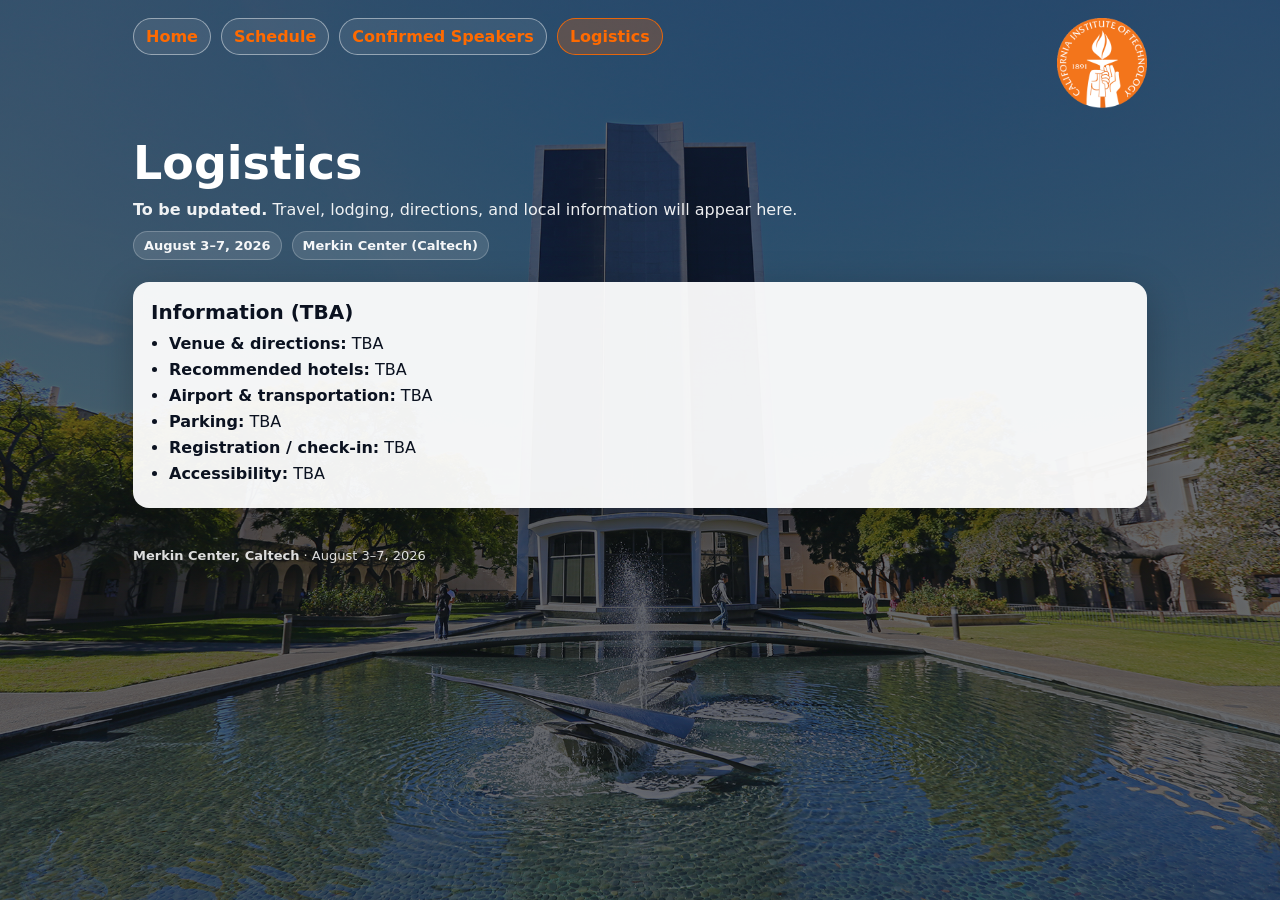
==== logistics.html @ 87fb9005 "Create logistics.html" ====
<!doctype html>
<html lang="en">
<head>
  <meta charset="utf-8" />
  <meta name="viewport" content="width=device-width,initial-scale=1" />
  <title>Logistics (TBA) — ICM 2026 Satellite: Synergies in Combinatorics and TCS</title>
  <link rel="stylesheet" href="style.css" />
</head>
<body>
  <header class="header">
    <div class="container topbar">
      <div class="brand">
        <nav class="nav" aria-label="Site navigation">
          <a href="index.html">Home</a>
          <a href="schedule.html">Schedule</a>
          <a href="speakers.html">Confirmed Speakers</a>
          <a href="logistics.html" aria-current="page">Logistics</a>
        </nav>
      </div>

      <div class="logo-slot" aria-label="Caltech logo">
        <img src="assets/caltech-logo.png" alt="Caltech logo" /> 
      </div>
    </div>
  </header>

  <section class="hero">
    <div class="container">
      <h1>Logistics</h1>
      <p class="subtitle"><strong>To be updated.</strong> Travel, lodging, directions, and local information will appear here.</p>
      <div class="badges">
        <span class="badge"><strong>August 3–7, 2026</strong></span>
        <span class="badge"><strong>Merkin Center (Caltech)</strong></span>
      </div>
    </div>
  </section>

  <main class="main">
    <div class="container">
      <section class="card">
        <h2>Information (TBA)</h2>
        <ul class="list">
          <li><strong>Venue & directions:</strong> TBA</li>
          <li><strong>Recommended hotels:</strong> TBA</li>
          <li><strong>Airport & transportation:</strong> TBA</li>
          <li><strong>Parking:</strong> TBA</li>
          <li><strong>Registration / check-in:</strong> TBA</li>
          <li><strong>Accessibility:</strong> TBA</li>
        </ul>

      </section>
    </div>
  </main>

  <footer class="footer">
    <div class="container">
      <div><strong>Merkin Center, Caltech</strong> · August 3–7, 2026</div>
    </div>
  </footer>
</body>
</html>
---- style.css ----
:root{
  --maxw: 1050px;

  /* Background overlay */
  --overlay: rgba(8, 12, 18, 0.62);

  /* Surfaces */
  --card: rgba(255,255,255,0.94);

  /* Text */
  --text: #0b1220;
  --muted: #4b5563;

  /* Caltech-ish accents */
  --caltech-orange: #ff6a00;
  --caltech-orange-hover: #ff8a2a;
  --caltech-orange-soft: rgba(255,106,0,0.18);
}

*{ box-sizing: border-box; }
html, body{ height: 100%; }

body{
  margin: 0;
  font-family: system-ui, -apple-system, Segoe UI, Roboto, Helvetica, Arial, sans-serif;
  color: #fff;
  background:
    linear-gradient(var(--overlay), var(--overlay)),
    url("assets/merkin-center.jpg") center/cover no-repeat fixed;
}

/* Links: Caltech orange everywhere */
a{
  color: var(--caltech-orange);
  font-weight: 700;
  text-decoration: underline;
  text-underline-offset: 3px;
  text-decoration-thickness: 2px;
}
a:visited{
  color: var(--caltech-orange);
}
a:hover, a:focus-visible{
  color: var(--caltech-orange-hover);
  text-decoration-thickness: 3px;
}

/* Layout containers */
.container{
  max-width: var(--maxw);
  margin: 0 auto;
  padding: 0 18px;
}

.header{
  padding: 18px 0 8px 0;
}

.topbar{
  display: flex;
  align-items: flex-start;
  justify-content: space-between;
  gap: 16px;
}

.brand{
  display: flex;
  flex-direction: column;
  gap: 8px;
}

/* Navigation */
.nav{
  display: flex;
  gap: 10px;
  flex-wrap: wrap;
}

.nav a{
  display: inline-block;
  padding: 8px 12px;
  border-radius: 999px;
  text-decoration: none; /* looks cleaner for nav */
  color: var(--caltech-orange);
  border: 1px solid rgba(255,255,255,0.45);
  background: rgba(255,255,255,0.08);
}

.nav a:hover, .nav a:focus-visible{
  background: var(--caltech-orange-soft);
  border-color: rgba(255,106,0,0.75);
  outline: none;
}

.nav a[aria-current="page"]{
  background: rgba(255,106,0,0.24);
  border-color: rgba(255,106,0,0.85);
}

/* Caltech logo slot (bigger) */
.logo-slot{
  width: 240px;
  min-width: 180px;
  display: flex;
  justify-content: flex-end;
}

/* Keep logo unmanipulated (no shadow/filters) per guidelines [[2]] */
.logo-slot img{
  max-width: 240px;
  max-height: 90px;
  object-fit: contain;
  border-radius: 8px; /* safe: does not alter artwork itself; remove if you want strictest handling */
}

.logo-placeholder{
  width: 240px;
  height: 90px;
  border: 1px dashed rgba(255,255,255,0.55);
  border-radius: 10px;
  display: grid;
  place-items: center;
  color: rgba(255,255,255,0.85);
  font-size: 12px;
  text-align: center;
  padding: 6px;
}

/* Hero */
.hero{
  padding: 14px 0 22px 0;
}

.hero h1{
  margin: 8px 0 10px 0;
  font-size: clamp(28px, 4vw, 46px);
  line-height: 1.12;
}

.hero .subtitle{
  margin: 0;
  max-width: 85ch;
  color: rgba(255,255,255,0.92);
}

.badges{
  margin-top: 12px;
  display: flex;
  flex-wrap: wrap;
  gap: 10px;
}

.badge{
  display: inline-block;
  padding: 6px 10px;
  border-radius: 999px;
  background: rgba(255,255,255,0.12);
  border: 1px solid rgba(255,255,255,0.22);
  color: rgba(255,255,255,0.95);
  font-size: 13px;
}

/* Main area */
.main{
  padding: 0 0 28px 0;
}

.grid{
  display: grid;
  grid-template-columns: 1fr;
  gap: 14px;
}

@media (min-width: 900px){
  .grid{ grid-template-columns: 1.2fr 0.8fr; }
}

/* Cards */
.card{
  background: var(--card);
  color: var(--text);
  border-radius: 16px;
  padding: 18px;
  box-shadow: 0 12px 40px rgba(0,0,0,0.25);
}

.card h2{
  margin: 0 0 10px 0;
  font-size: 20px;
}

.muted{ color: var(--muted); }
.small{ font-size: 13px; }

.list{
  margin: 8px 0 0 18px;
  padding: 0;
}

.list li{ margin: 7px 0; }

/* Ensure links remain Caltech orange inside cards too */
.card a{
  color: var(--caltech-orange);
}
.card a:hover, .card a:focus-visible{
  color: var(--caltech-orange-hover);
}

/* Tables */
.table{
  width: 100%;
  border-collapse: collapse;
  overflow: hidden;
  border-radius: 12px;
}

.table th, .table td{
  padding: 10px;
  border-bottom: 1px solid rgba(17,24,39,0.10);
  vertical-align: top;
}

.table th{
  text-align: left;
  font-size: 13px;
  background: rgba(17,24,39,0.05);
}

/* Keep table links orange */
.table td a{
  color: var(--caltech-orange);
}
.table td a:hover, .table td a:focus-visible{
  color: var(--caltech-orange-hover);
}

/* Divider + footer */
.hr{
  height: 1px;
  background: rgba(255,255,255,0.18);
  margin: 14px 0;
}

.footer{
  padding: 12px 0 26px 0;
  color: rgba(255,255,255,0.85);
  font-size: 13px;
}
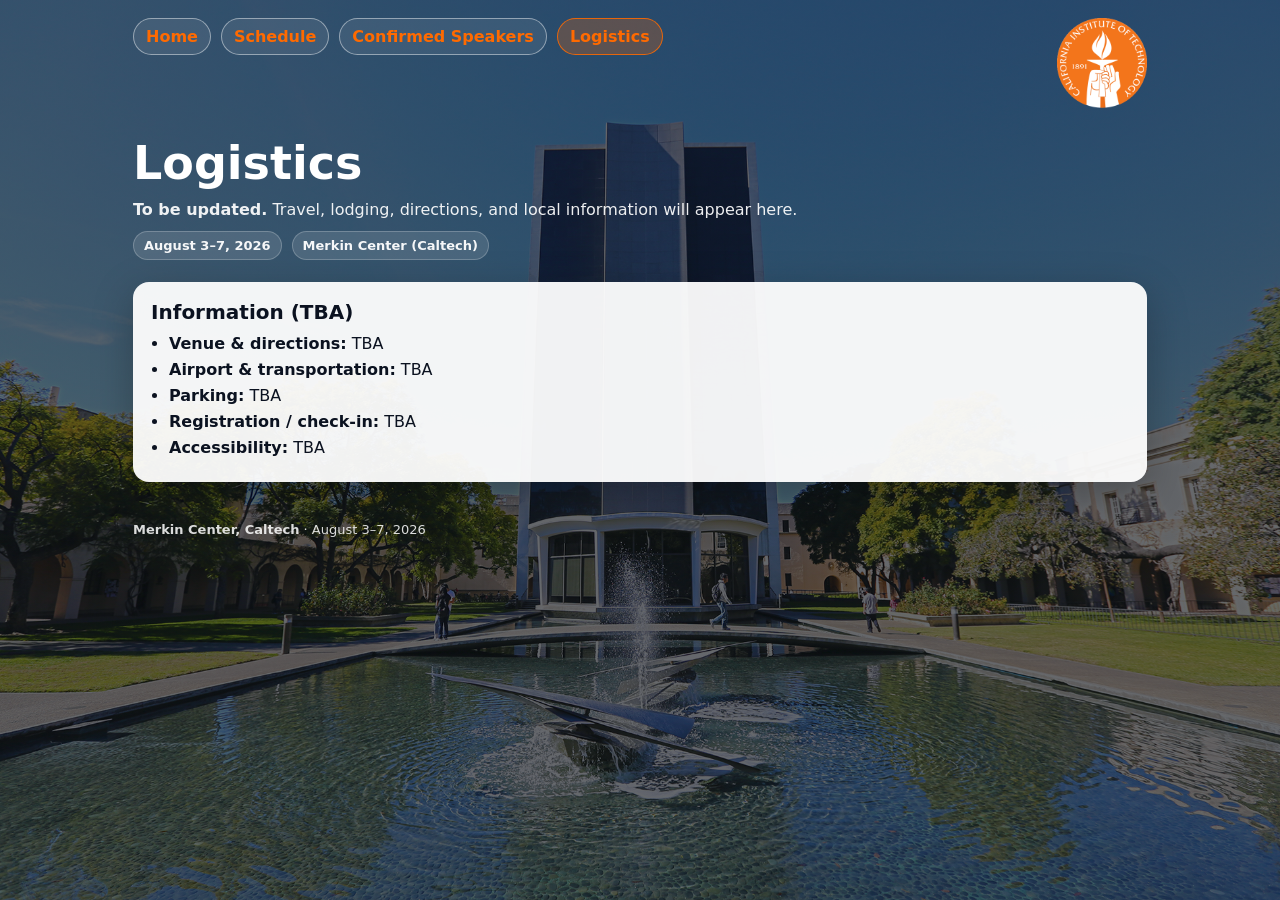
==== commit 5b59b25f: "Update logistics.html" ====
--- a/logistics.html
+++ b/logistics.html
@@ -41,7 +41,6 @@
         <h2>Information (TBA)</h2>
         <ul class="list">
           <li><strong>Venue & directions:</strong> TBA</li>
-          <li><strong>Recommended hotels:</strong> TBA</li>
           <li><strong>Airport & transportation:</strong> TBA</li>
           <li><strong>Parking:</strong> TBA</li>
           <li><strong>Registration / check-in:</strong> TBA</li>
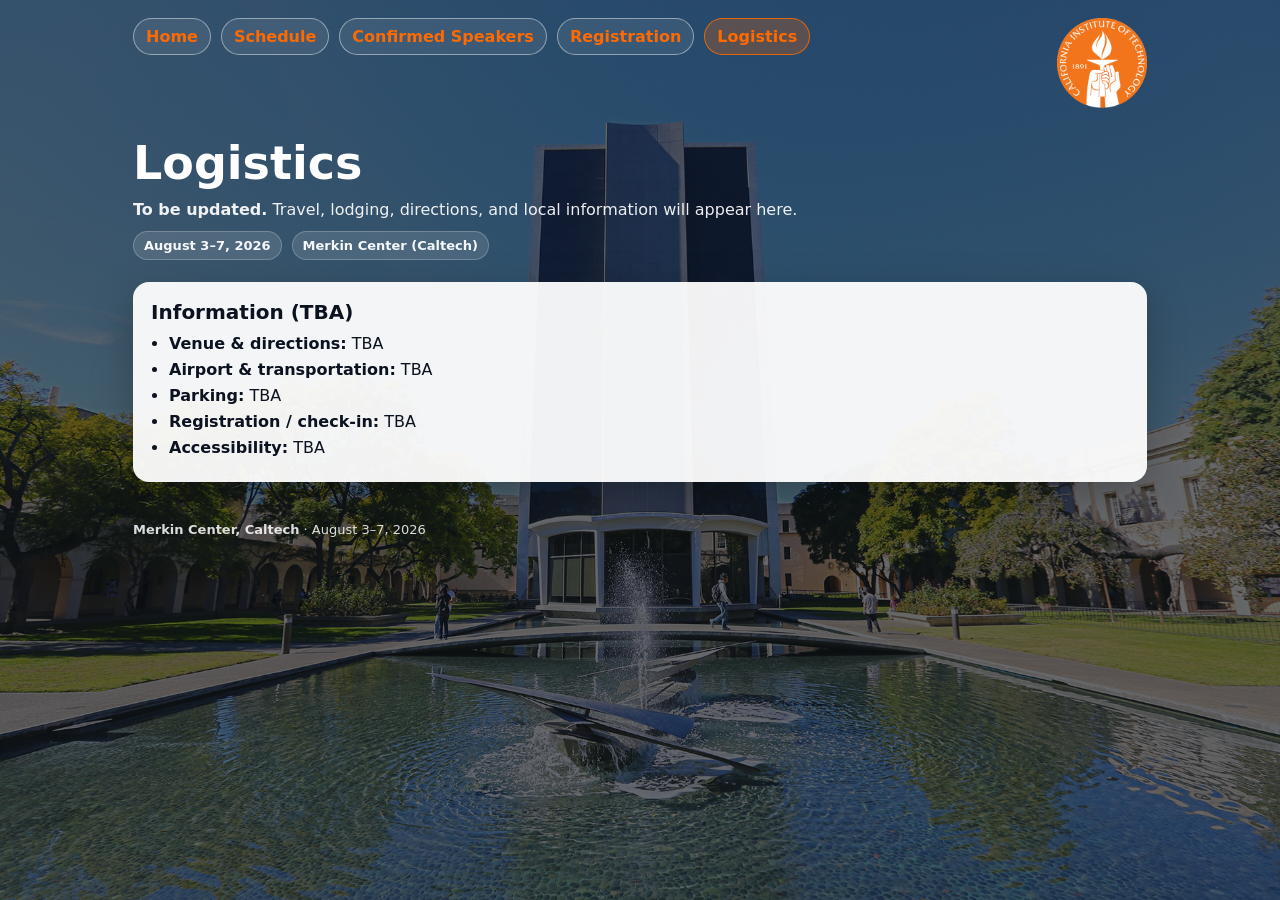
==== commit a20887a2: "Update logistics.html" ====
--- a/logistics.html
+++ b/logistics.html
@@ -14,6 +14,7 @@
           <a href="index.html">Home</a>
           <a href="schedule.html">Schedule</a>
           <a href="speakers.html">Confirmed Speakers</a>
+          <a href="registration.html">Registration</a>
           <a href="logistics.html" aria-current="page">Logistics</a>
         </nav>
       </div>
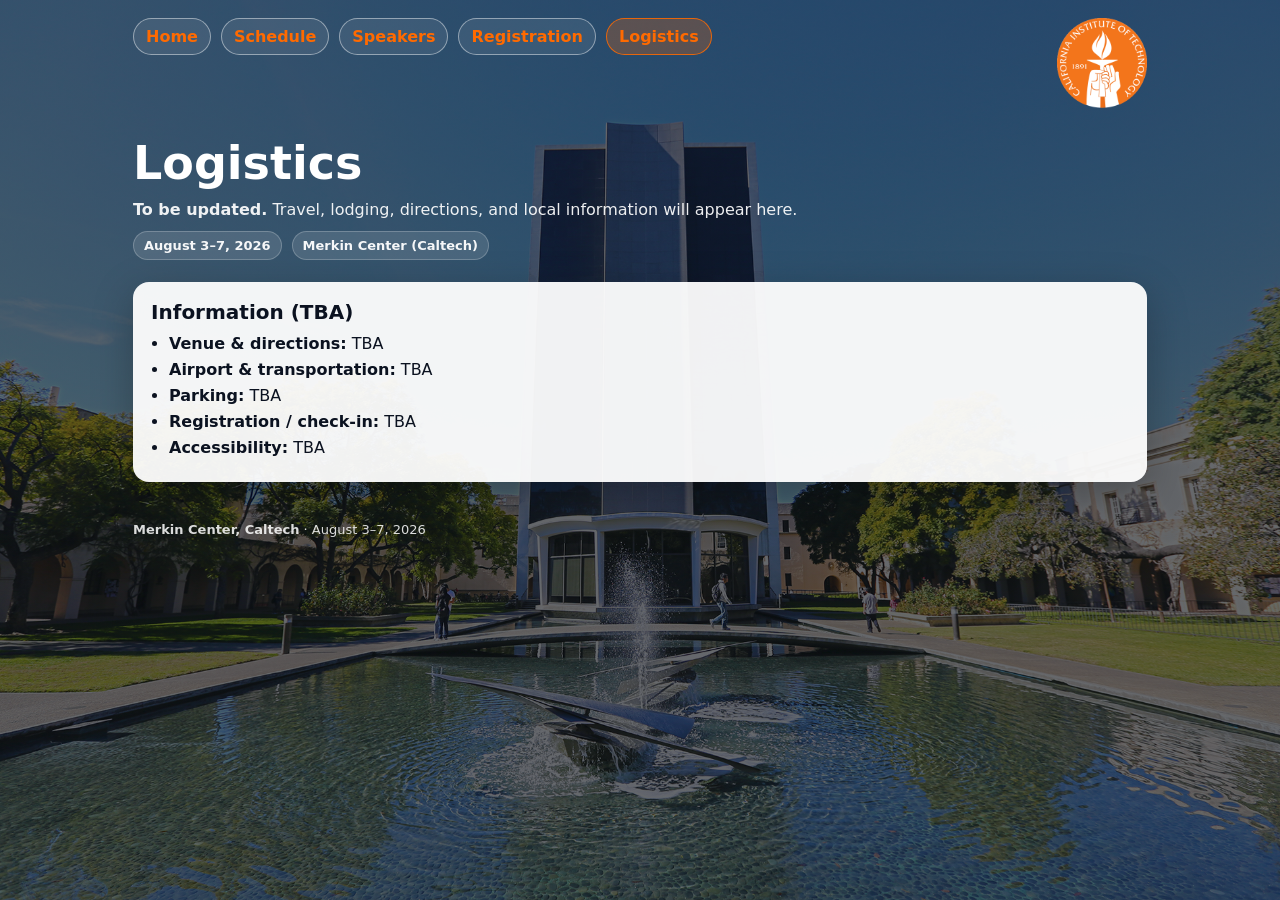
==== commit c2240007: "Update logistics.html" ====
--- a/logistics.html
+++ b/logistics.html
@@ -13,7 +13,7 @@
         <nav class="nav" aria-label="Site navigation">
           <a href="index.html">Home</a>
           <a href="schedule.html">Schedule</a>
-          <a href="speakers.html">Confirmed Speakers</a>
+          <a href="speakers.html">Speakers</a>
           <a href="registration.html">Registration</a>
           <a href="logistics.html" aria-current="page">Logistics</a>
         </nav>
--- a/style.css
+++ b/style.css
@@ -247,3 +247,48 @@
   color: rgba(255,255,255,0.85);
   font-size: 13px;
 }
+
+.funding {
+  display: flex;
+  gap: 1.25rem;
+  align-items: flex-start;
+  margin-top: 0.75rem;
+}
+
+.funding-logo img {
+  max-width: 120px;
+  height: auto;
+  display: block;
+}
+
+.funding-text p {
+  margin-top: 0;
+}
+
+.small {
+  font-size: 0.9rem;
+  line-height: 1.45;
+}
+
+.footer-content {
+  display: flex;
+  flex-wrap: wrap;
+  justify-content: space-between;
+  gap: 0.75rem;
+  align-items: center;
+}
+
+.footer-funding {
+  font-size: 0.95rem;
+  opacity: 0.85;
+}
+
+@media (max-width: 640px) {
+  .funding {
+    flex-direction: column;
+  }
+
+  .funding-logo img {
+    max-width: 100px;
+  }
+}
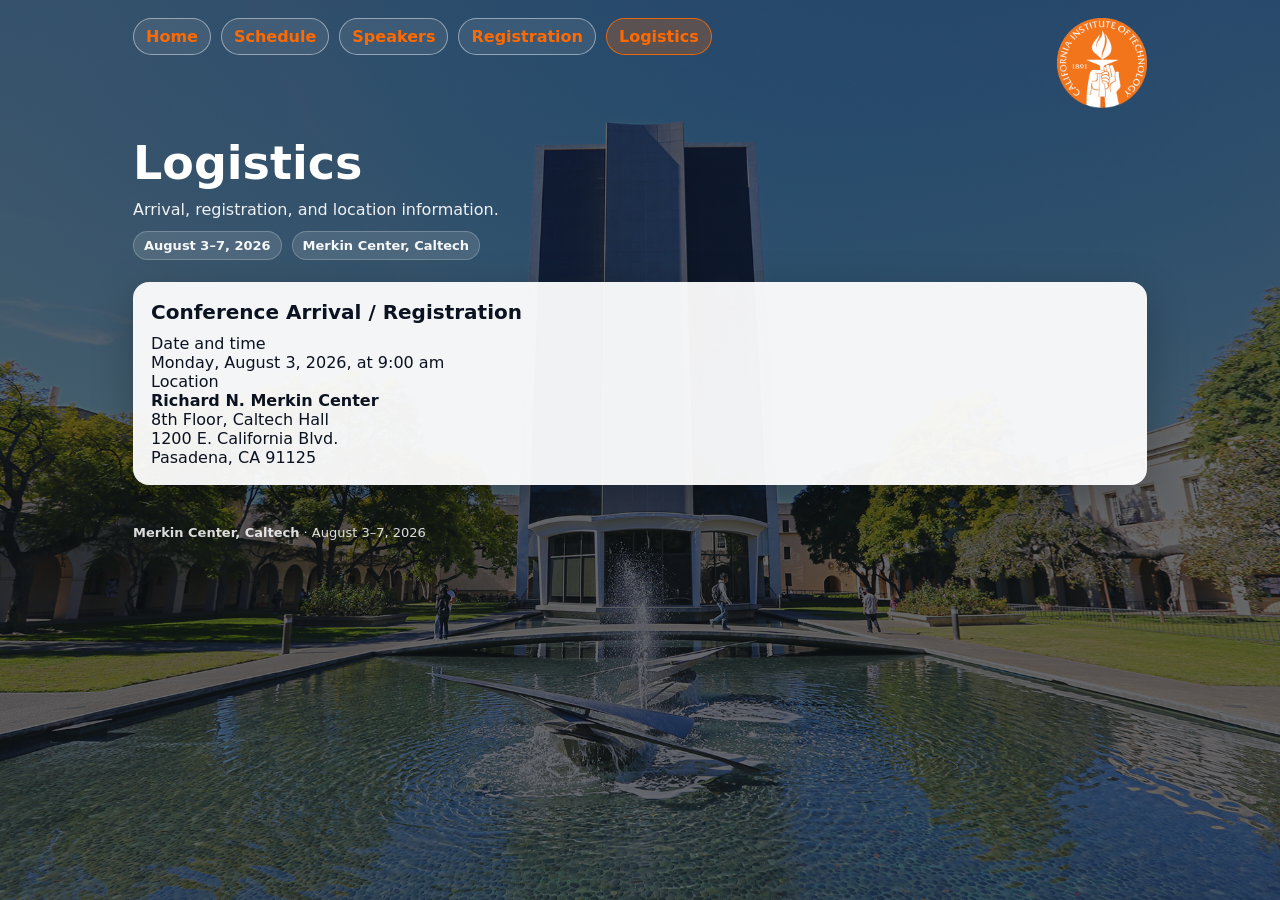
==== commit 367983db: "Update logistics.html" ====
--- a/logistics.html
+++ b/logistics.html
@@ -3,9 +3,14 @@
 <head>
   <meta charset="utf-8" />
   <meta name="viewport" content="width=device-width,initial-scale=1" />
-  <title>Logistics (TBA) — ICM 2026 Satellite: Synergies in Combinatorics and TCS</title>
+  <title>Logistics — ICM 2026 Satellite: Synergies in Combinatorics and TCS</title>
+  <meta
+    name="description"
+    content="Arrival, registration, and location information for Synergies in Combinatorics and Theoretical Computer Science at Caltech."
+  />
   <link rel="stylesheet" href="style.css" />
 </head>
+
 <body>
   <header class="header">
     <div class="container topbar">
@@ -20,34 +25,48 @@
       </div>
 
       <div class="logo-slot" aria-label="Caltech logo">
-        <img src="assets/caltech-logo.png" alt="Caltech logo" /> 
+        <img src="assets/caltech-logo.png" alt="Caltech logo" />
       </div>
     </div>
   </header>
 
-  <section class="hero">
+  <section class="hero logistics-hero">
     <div class="container">
       <h1>Logistics</h1>
-      <p class="subtitle"><strong>To be updated.</strong> Travel, lodging, directions, and local information will appear here.</p>
-      <div class="badges">
-        <span class="badge"><strong>August 3–7, 2026</strong></span>
-        <span class="badge"><strong>Merkin Center (Caltech)</strong></span>
+      <p class="subtitle">
+        Arrival, registration, and location information.
+      </p>
+
+      <div class="badges" role="list" aria-label="Conference quick facts">
+        <span class="badge" role="listitem"><strong>August 3–7, 2026</strong></span>
+        <span class="badge" role="listitem"><strong>Merkin Center, Caltech</strong></span>
       </div>
     </div>
   </section>
 
   <main class="main">
     <div class="container">
-      <section class="card">
-        <h2>Information (TBA)</h2>
-        <ul class="list">
-          <li><strong>Venue & directions:</strong> TBA</li>
-          <li><strong>Airport & transportation:</strong> TBA</li>
-          <li><strong>Parking:</strong> TBA</li>
-          <li><strong>Registration / check-in:</strong> TBA</li>
-          <li><strong>Accessibility:</strong> TBA</li>
-        </ul>
+      <section class="card logistics-card">
+        <h2>Conference Arrival / Registration</h2>
 
+        <div class="logistics-info">
+          <div class="info-block">
+            <div class="info-label">Date and time</div>
+            <div class="info-value">
+              Monday, August 3, 2026, at 9:00 am
+            </div>
+          </div>
+
+          <div class="info-block">
+            <div class="info-label">Location</div>
+            <div class="info-value">
+              <strong>Richard N. Merkin Center</strong><br />
+              8th Floor, Caltech Hall<br />
+              1200 E. California Blvd.<br />
+              Pasadena, CA 91125
+            </div>
+          </div>
+        </div>
       </section>
     </div>
   </main>
--- a/style.css
+++ b/style.css
@@ -292,3 +292,238 @@
     max-width: 100px;
   }
 }
+
+/* Schedule page */
+
+.schedule-hero .subtitle {
+  max-width: 820px;
+}
+
+.section-heading {
+  display: flex;
+  justify-content: space-between;
+  gap: 1.25rem;
+  align-items: flex-start;
+  margin-bottom: 1.5rem;
+}
+
+.section-heading h2 {
+  margin-bottom: 0.35rem;
+}
+
+.button-link {
+  display: inline-flex;
+  align-items: center;
+  justify-content: center;
+  white-space: nowrap;
+  border-radius: 999px;
+  padding: 0.75rem 1.1rem;
+  font-weight: 800;
+  text-decoration: none;
+  background: #ff6c0c;
+  color: #fff;
+  box-shadow: 0 8px 20px rgba(0, 0, 0, 0.12);
+  transition: transform 0.15s ease, box-shadow 0.15s ease;
+}
+
+.button-link:hover,
+.button-link:focus {
+  transform: translateY(-1px);
+  text-decoration: none;
+  box-shadow: 0 10px 24px rgba(0, 0, 0, 0.16);
+}
+
+.button-link.secondary {
+  background: #1f2937;
+}
+
+/* Clean table schedule */
+
+.schedule-table-wrap {
+  width: 100%;
+  overflow-x: auto;
+  border-radius: 18px;
+  border: 1px solid rgba(17, 24, 39, 0.16);
+  background: #ffffff;
+  box-shadow: 0 14px 34px rgba(15, 23, 42, 0.08);
+}
+
+.schedule-table {
+  width: 100%;
+  min-width: 980px;
+  border-collapse: separate;
+  border-spacing: 0;
+  table-layout: fixed;
+  font-size: 0.98rem;
+}
+
+.schedule-table th,
+.schedule-table td {
+  border-right: 1px solid rgba(17, 24, 39, 0.14);
+  border-bottom: 1px solid rgba(17, 24, 39, 0.14);
+  padding: 1rem 0.9rem;
+  text-align: center;
+  vertical-align: middle;
+}
+
+.schedule-table th:last-child,
+.schedule-table td:last-child {
+  border-right: 0;
+}
+
+.schedule-table tbody tr:last-child th,
+.schedule-table tbody tr:last-child td {
+  border-bottom: 0;
+}
+
+.schedule-table thead th {
+  background: #111827;
+  color: #ffffff;
+  font-size: 1rem;
+  font-weight: 900;
+  line-height: 1.15;
+  letter-spacing: 0.01em;
+}
+
+.schedule-table thead th span {
+  display: block;
+  margin-top: 0.25rem;
+  color: rgba(255, 255, 255, 0.76);
+  font-size: 0.82rem;
+  font-weight: 700;
+}
+
+.time-head {
+  width: 100px;
+}
+
+.time-cell {
+  background: #f3f4f6;
+  color: #111827;
+  font-weight: 900;
+  width: 100px;
+  white-space: nowrap;
+}
+
+.talk-cell {
+  background: #ffffff;
+  min-height: 74px;
+  position: relative;
+}
+
+.talk-cell::before {
+  content: "";
+  position: absolute;
+  left: 0;
+  top: 12px;
+  bottom: 12px;
+  width: 5px;
+  border-radius: 0 999px 999px 0;
+  background: #ff6c0c;
+}
+
+.speaker-name {
+  display: inline-block;
+  color: #b00020;
+  font-weight: 900;
+  line-height: 1.3;
+  font-size: 1.02rem;
+}
+
+.break-cell {
+  background: #fff7ed;
+  color: #9a3412;
+  font-weight: 900;
+}
+
+.meal-cell {
+  background: #fef3c7;
+  color: #92400e;
+  font-weight: 900;
+}
+
+.special-cell {
+  background: #f5f3ff;
+  color: #5b21b6;
+  font-weight: 900;
+  font-size: 1.02rem;
+}
+
+.free-cell {
+  background: #f1f5f9;
+  color: #475569;
+  font-weight: 900;
+}
+
+.afternoon-free span {
+  display: inline-flex;
+  align-items: center;
+  justify-content: center;
+  min-height: 180px;
+  font-size: 1.18rem;
+  letter-spacing: 0.02em;
+}
+
+.empty-cell {
+  background: #fafafa;
+  color: #9ca3af;
+  font-weight: 700;
+}
+
+.schedule-note {
+  margin-top: 1.1rem;
+}
+
+.program-card {
+  margin-top: 1.5rem;
+}
+
+.pdf-viewer {
+  width: 100%;
+  height: min(78vh, 900px);
+  min-height: 520px;
+  border-radius: 18px;
+  overflow: hidden;
+  border: 1px solid rgba(17, 24, 39, 0.14);
+  background: #f3f4f6;
+}
+
+.pdf-viewer object {
+  width: 100%;
+  height: 100%;
+  display: block;
+}
+
+.small {
+  font-size: 0.9rem;
+}
+
+.footer-content {
+  display: flex;
+  flex-wrap: wrap;
+  justify-content: space-between;
+  gap: 0.75rem;
+  align-items: center;
+}
+
+.footer-funding {
+  font-size: 0.95rem;
+  opacity: 0.85;
+}
+
+/* Responsive behavior */
+
+@media (max-width: 850px) {
+  .section-heading {
+    flex-direction: column;
+  }
+
+  .button-link {
+    width: 100%;
+  }
+
+  .pdf-viewer {
+    height: 70vh;
+    min-height: 420px;
+  }
+}
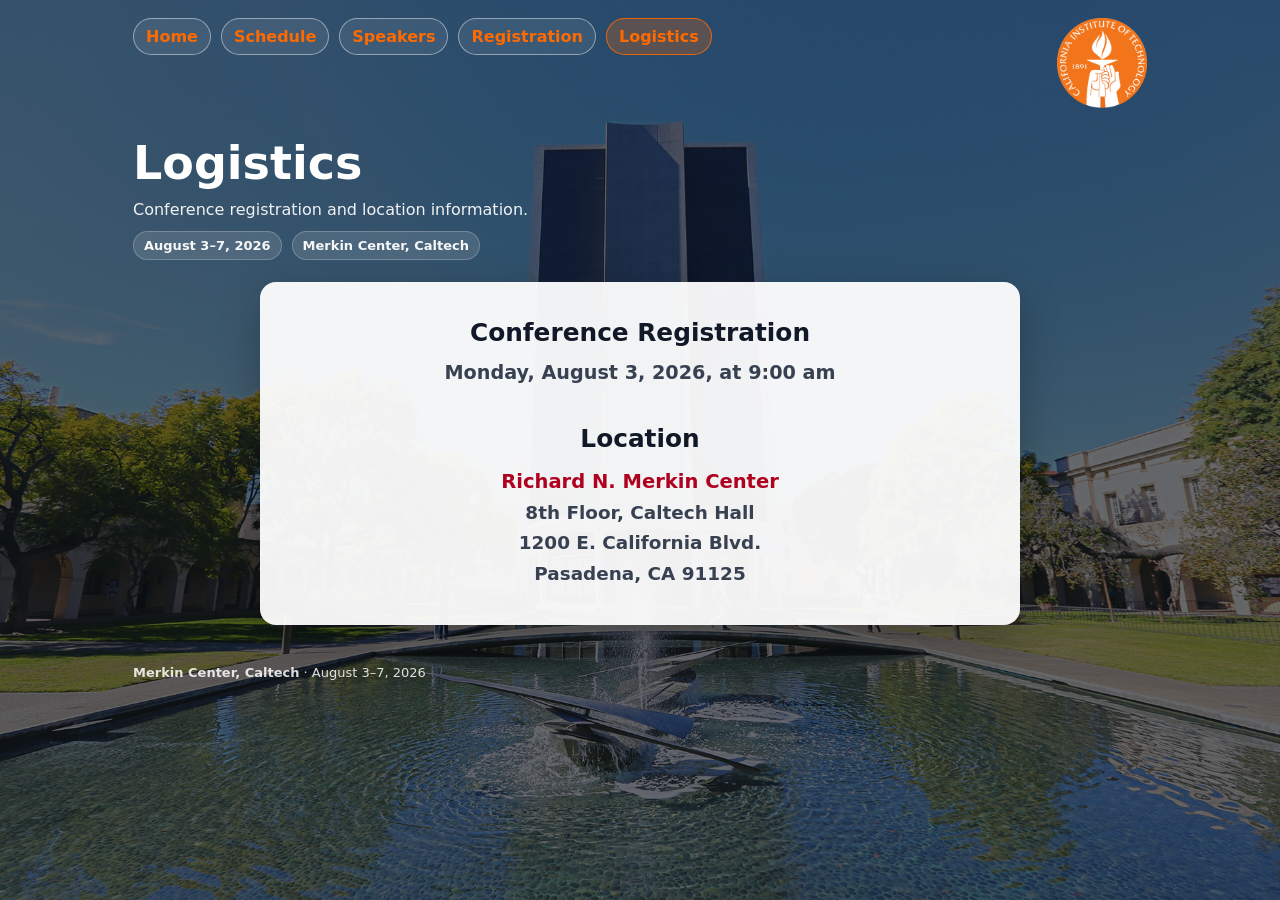
==== commit 08e04cab: "Update logistics.html" ====
--- a/logistics.html
+++ b/logistics.html
@@ -1,3 +1,5 @@
+
+
 <!doctype html>
 <html lang="en">
 <head>
@@ -34,7 +36,7 @@
     <div class="container">
       <h1>Logistics</h1>
       <p class="subtitle">
-        Arrival, registration, and location information.
+        Conference registration and location information.
       </p>
 
       <div class="badges" role="list" aria-label="Conference quick facts">
@@ -47,24 +49,24 @@
   <main class="main">
     <div class="container">
       <section class="card logistics-card">
-        <h2>Conference Arrival / Registration</h2>
-
-        <div class="logistics-info">
-          <div class="info-block">
-            <div class="info-label">Date and time</div>
-            <div class="info-value">
+        <div class="logistics-details">
+          <div class="logistics-section">
+            <h2>Conference Registration</h2>
+            <p class="registration-time">
               Monday, August 3, 2026, at 9:00 am
-            </div>
+            </p>
           </div>
 
-          <div class="info-block">
-            <div class="info-label">Location</div>
-            <div class="info-value">
-              <strong>Richard N. Merkin Center</strong><br />
+          <div class="logistics-spacer"></div>
+
+          <div class="logistics-section">
+            <h2>Location</h2>
+            <address class="location-address">
+              <span class="venue-name">Richard N. Merkin Center</span><br />
               8th Floor, Caltech Hall<br />
               1200 E. California Blvd.<br />
               Pasadena, CA 91125
-            </div>
+            </address>
           </div>
         </div>
       </section>
--- a/style.css
+++ b/style.css
@@ -527,3 +527,74 @@
     min-height: 420px;
   }
 }
+
+/* Logistics page */
+
+.logistics-hero .subtitle {
+  max-width: 760px;
+}
+
+.logistics-card {
+  max-width: 760px;
+  margin: 0 auto;
+  padding: 2.25rem;
+}
+
+.logistics-details {
+  max-width: 560px;
+  margin: 0 auto;
+  text-align: center;
+}
+
+.logistics-section h2 {
+  margin: 0 0 0.75rem;
+  color: #111827;
+  font-size: 1.55rem;
+  line-height: 1.2;
+}
+
+.registration-time {
+  margin: 0;
+  color: #374151;
+  font-size: 1.2rem;
+  font-weight: 650;
+  line-height: 1.5;
+}
+
+.logistics-spacer {
+  height: 2.25rem;
+}
+
+.location-address {
+  margin: 0;
+  color: #374151;
+  font-style: normal;
+  font-size: 1.15rem;
+  font-weight: 550;
+  line-height: 1.65;
+}
+
+.venue-name {
+  color: #b00020;
+  font-weight: 900;
+  font-size: 1.22rem;
+}
+
+@media (max-width: 640px) {
+  .logistics-card {
+    padding: 1.5rem;
+  }
+
+  .logistics-section h2 {
+    font-size: 1.35rem;
+  }
+
+  .registration-time,
+  .location-address {
+    font-size: 1.05rem;
+  }
+
+  .venue-name {
+    font-size: 1.12rem;
+  }
+}
